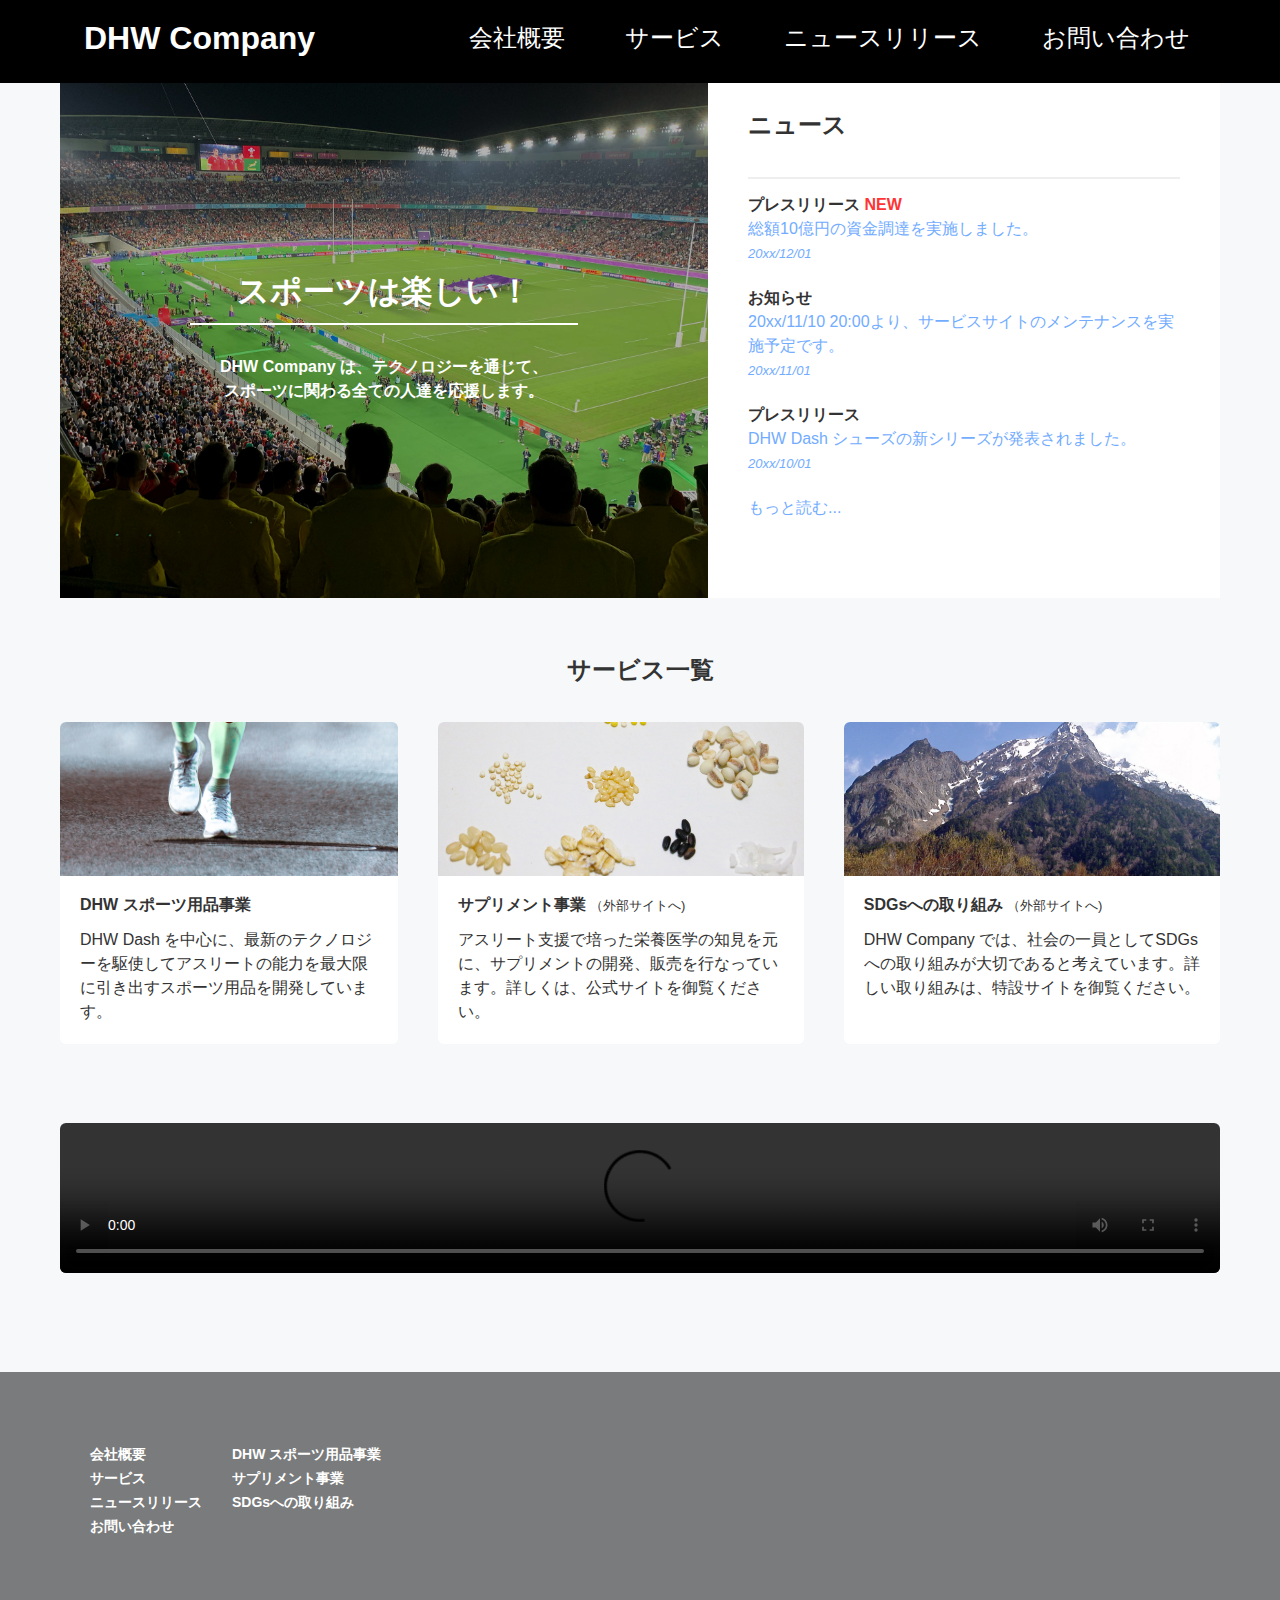
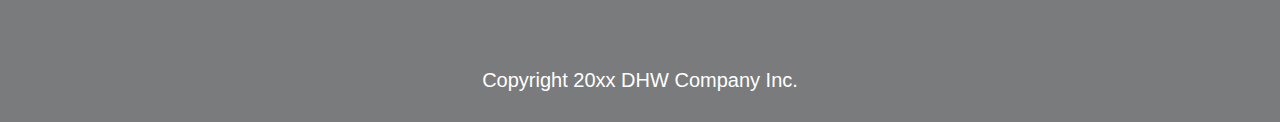
==== index.html @ 857d1702 "corporate_site" ====
<!DOCTYPE html>
<html lang="ja">
<head>
  <meta charset="UTF-8">
  <meta http-equiv="X-UA-Compatible" content="IE=edge">
  <meta name="viewport" content="width=device-width, initial-scale=1.0">

  <meta name="description" content="スポーツは楽しい！ DHW Company は、テクノロジーを通じて、スポーツに関わる全ての人達を応援します。">
  <meta property="og:title" content="DHW Company">
  <meta property="og:site_name" content="DHW Company">
  <meta property="og:type" content="website">
  <meta property="og:locale" content="ja-JP">
  <meta property="og:image" content="assets/images/common/ogp.jp">
  <meta property="og:description" content="スポーツは楽しい！ DHW Company は、テクノロジーを通じて、スポーツに関わる全ての人達を応援します。">

  <meta name="twitter:card" content="summary">
  <meta name="twitter:site" content="@">

  <title>DHW Company</title>
  <link rel="stylesheet" href="./assets/css/reset.css">
  <link rel="stylesheet" href="./assets/css/common.css">
  <link rel="stylesheet" href="./assets/css/top.css">
  <link rel="icon" type="image/x-icon" href="./assets/images/common/favicon.ico">
  <link rel="apple-touch-icon" href="./assets/images/common/apple-touch-icon.png">

</head>
<body>

<header class="header">
  <div class="header-content-wrapper">
    <h1 class="header-title">DHW Company</h1><!-- /.header-title -->
    <nav class="header_nav">
      <ul>
        <li class="header_nav_list"><a href="">会社概要</a></li><!-- /.header_nav_list -->
        <li class="header_nav_list"><a href="">サービス</a></li><!-- /.header_nav_list -->
        <li class="header_nav_list"><a href="">ニュースリリース</a></li><!-- /.header_nav_list -->
        <li class="header_nav_list"><a href="">お問い合わせ</a></li><!-- /.header_nav_list -->
      </ul>
    </nav><!-- /.header_nav -->
  </div><!-- /.header-content-wrapper -->
</header><!-- /.header -->

<main class="main">
  <div class="top-wrapper">

    <section class="section-top">
      <div class="section-top__image">
        <div class="section-top__image_filter">
          <div class="section-top__image_message">
            <h2>スポーツは楽しい！</h2>
            <p>DHW Company は、テクノロジーを通じて、<br>
            スポーツに関わる全ての人達を応援します。</p>
          </div><!-- /.section-top__image_message -->
        </div><!-- /.section-top__image_filter -->
      </div>
    </section>

    <section class="section-news">
      <h2>ニュース</h2>
      <ol>
        <li>
          <div class="section-news__category new">プレスリリース</div>
          <h3>総額10億円の資金調達を実施しました。</h3>
          <time datetime="2021-12-01">20xx/12/01</time>
        </li>
        <li>
          <div class="section-news__category">お知らせ</div>
          <h3>20xx/11/10 20:00より、サービスサイトのメンテナンスを実施予定です。</h3>
          <time datetime="2021-11-01">20xx/11/01</time>
        </li>
        <li>
          <div class="section-news__category">プレスリリース</div>
          <h3>DHW Dash シューズの新シリーズが発表されました。</h3>
          <time datetime="2021-10-01">20xx/10/01</time>
        </li>
      </ol>
      <div class="section-news__more-link"><a href="">もっと読む...</a></div>
    </section>
  </div><!-- /.top-wrapper -->

  <section class="section-services">
    <div class="section_services-content-wrapper">

      <h2>サービス一覧</h2>
        <ul>
          <li>
            <img class="section-services__picture" src="./assets/images/top/thumbnail_runner.jpg" alt="DHW スポーツ用品事業">
            <a class="section-services__title" href=""><h3>DHW スポーツ用品事業</h3>
            </a>
            <p class="section-services__description">DHW Dash を中心に、最新のテクノロジーを駆使してアスリートの能力を最大限に引き出すスポーツ用品を開発しています。</p>
          </li>
          <li>
            <img class="section-services__picture" src="./assets/images/top/thumbnail_ingredients.jpg" alt="サプリメント事業">
            <a class="section-services__title" href=""><h3>サプリメント事業</h3>
              （外部サイトへ)</a>
            <p class="section-services__description">アスリート支援で培った栄養医学の知見を元に、サプリメントの開発、販売を行なっています。詳しくは、公式サイトを御覧ください。</p>
          </li>
          <li>
            <img class="section-services__picture" src="./assets/images/top/thumbnail_mountain.jpg" alt="SDGsへの取り組み">
            <a class="section-services__title" href=""><h3>SDGsへの取り組み</h3>
              （外部サイトへ)</a>
            <p class="section-services__description">DHW Company では、社会の一員としてSDGsへの取り組みが大切であると考えています。詳しい取り組みは、特設サイトを御覧ください。</p>
          </li>
        </ul>

        <div>
          <video class="section-services__video" src="./assets/videos/dhw_company_movie.mp4" controls></video>
        </div>
    </div><!-- /.section_services-content-wrapper -->
  </section>
</main><!-- /.main -->

<footer class="footer">
  <div class="footer-content-wrapper">
    <nav class="site-map">
      <ul class="site-map__mainlinks">
        <li><a href="">会社概要</a></li>
        <li><a href="">サービス</a></li>
        <li><a href="">ニュースリリース</a></li>
        <li><a href="">お問い合わせ</a></li>
      </ul>
      <ul class="site-map__service-links">
        <li><a href="">DHW スポーツ用品事業</a></li>
        <li><a href="">サプリメント事業</a></li>
        <li><a href="">SDGsへの取り組み</a></li>
      </ul>
    </nav>
    <small class="footer__copyright">
      Copyright 20xx DHW Company Inc.
    </small>
  </div><!-- /.footer-content-wrapper -->
</footer><!-- /.footer -->

</body>
</html>
---- assets/css/common.css ----
@charset "UTF-8";

html {
  font-size: 62.5%;
  width: 100%;
}

body {
  color: #333;
  font-family: -apple-system, BlinkMacSystemFont, Roboto, "Segoe UI",
    "Helvetica Neue", HelveticaNeue, YuGothic, "Yu Gothic Medium", "Yu Gothic",
    Verdana, Meiryo, sans-serif;
  font-weight: 500;
  font-size: 1.6em;
  line-height: 2.4rem;
  text-align: center;
}

section h2 {
  font-size: 2.4rem;
}

a:hover {
  opacity: 0.5;
}

*,
*::before,
*::after {
  box-sizing: border-box;
}
/* header */
.header {
  height: 50px;
  width: 100%;
  background-color: #000;
}
.header nav {
  display: none;
}
.header h1 {
  color: #fff;
  text-align: left;
  padding: 12px 24px;
  font-size: 1.6rem;
}
.header h1 a {
  color: #fff;
  text-decoration: none;
}
@media (min-width: 1160px) {
  .header {
    height: 83px;
  }
  .header-content-wrapper {
    max-width: 1160px;
    margin: 0 auto;
    position: relative;
  }
  .header h1 {
    font-size: 3.2rem;
    padding-top: 26px;
    position: absolute;
    left: 0;
    font-weight: 600;
  }
  .header nav {
    display: block;
    text-align: right;
  }
  .header nav ul {
    display: flex;
    justify-content: flex-end;
  }
  .header nav li a {
    display: block;
    padding: 26px 30px 0;
    color: #fff;
    text-decoration: none;
    font-size: 2.4rem;
    height: 83px;
  }
}
/* footer */
.footer {
  height: 350px;
  padding: 30px 0;
  background-color: #7a7b7c;
  font-size: 1.4rem;
  color: #fff;
  position: relative;
}
.footer a {
  color: #fff;
  text-decoration: none;
}
.site-map {
  display: flex;
  text-align: left;
  justify-content: left;
  padding: 0 30px;
  font-size: 1.4rem;
  font-weight: 600;
}
.site-map__service-links {
  margin-left: 30px;
}
.footer__copyright {
  position: absolute;
  bottom: 30px;
  left: 0;
  width: 100%;
  text-align: center;
}
@media (min-width: 1160px) {
  .footer {
    padding: 70px 0 45px;
  }
  .footer-content-wrapper {
    max-width: 1160px;
    margin: 0 auto;
  }
  .footer.site-map {
    padding: 0;
    font-weight: 400;
  }
  .footer.site-map li {
    padding: 0;
    margin: 10px;
  }
  .footer__copyright {
    font-size: 2rem;
    font-weight: 400;
  }
}
---- assets/css/top.css ----
.main {
  background-color: #f6f8f9;
}
.section-top__image {
  height: 100vh;
  background-image: url(../images/top/top_image.jpg);
  background-position: center;
  background-size: auto 120%;
  background-repeat: no-repeat;
}
.section-top__image_filter {
  display: flex;
  align-items: center;
  flex-wrap: wrap;

  height: 100%;
  width: 100%;
  background-color: rgba(0, 0, 0, 0.3);
}
.section-top__image_message {
  color: #fff;
  font-weight: 600;
  width: 100%;
}
.section-top__image_message h2 {
  padding-bottom: 20px;
  border-bottom: 2px solid #fff;
  width: 90%;
  font-size: 3.2rem;
  margin: 0 auto 30px;
}
.section-news {
  background-color: #fff;
  padding: 25px 24px;
  text-align: left;
}
.section-news h2 {
  display: none;
}
.section-news ol {
  list-style: none;
  margin-bottom: 8px;
}
.section-news ol li {
  display: none;
  color: #72acff;
}
.section-news ol li:first-child {
  display: block;
}
.section-news__category {
  color: #333;
  font-weight: 600;
}
.section-news h3 {
  font-weight: 500;
}
.section-news ol li time {
  font-size: 1.3rem;
  font-style: italic;
}
.section-news__more-link a {
  text-decoration: none;
  color: #72acff;
}
@media (min-width: 960px) {
  .top-wrapper {
    display: flex;
    max-width: 1160px;
    margin: 0 auto;
  }
  .section-top {
    flex: 6;
    height: 515px;
  }
  .section-top__image {
    height: 100%;
  }
  .section-top h2 {
    width: 60%;
  }
  .section-news {
    flex: 4;
    padding: 30px 40px;
  }
  .section-news h2 {
    display: block;
    padding-bottom: 40px;
    border-bottom: 2px solid #eee;
    margin-bottom: 14px;
  }
  .section-news ol li {
    display: block;
    margin-bottom: 20px;
  }
  .section-news__category.new::after {
    content: " NEW";
    color: #f33;
  }
}
.section-services {
  padding: 40px 0 60px;
}
.section-services h2 {
  margin-bottom: 40px;
}
.section-services ul {
  margin: 0 24px;
  list-style: none;
}
.section-services ul li {
  max-width: 480px;
  margin: 0 auto;
  background-color: #fff;
  margin-bottom: 40px;
  border-radius: 6px;
  text-align: left;
}
.section-services__picture {
  width: 100%;
  height: 154px;
  object-fit: cover;
  object-position: center;
  border-radius: 6px 6px 0 0;
}
.section-services__title {
  padding: 10px 20px;
  display: block;
  text-decoration: none;
  color: #333;
  font-size: 1.3rem;
}
.section-services__title h3 {
  display: inline;
  font-size: 1.6rem;
}
.section-services__description {
  padding: 0 20px 20px 20px;
}

.section-services__video {
  margin-top: 12px;
  width: 100%;
}
@media (min-width: 960px) {
  .section-services {
    padding: 60px 0 92px;
  }
  .section_services-content-wrapper {
    max-width: 1160px;
    margin: 0 auto;
  }
  .section-services ul {
    display: flex;
    margin: 0 auto 67px;
    justify-content: space-between;
  }
  .section-services ul li {
    margin: 0;
  }
  .section-services ul li:first-child {
    margin-right: 40px;
  }
  .section-services ul li:last-child {
    margin-left: 40px;
  }
  .section-services__video {
    border-radius: 6px;
  }
}
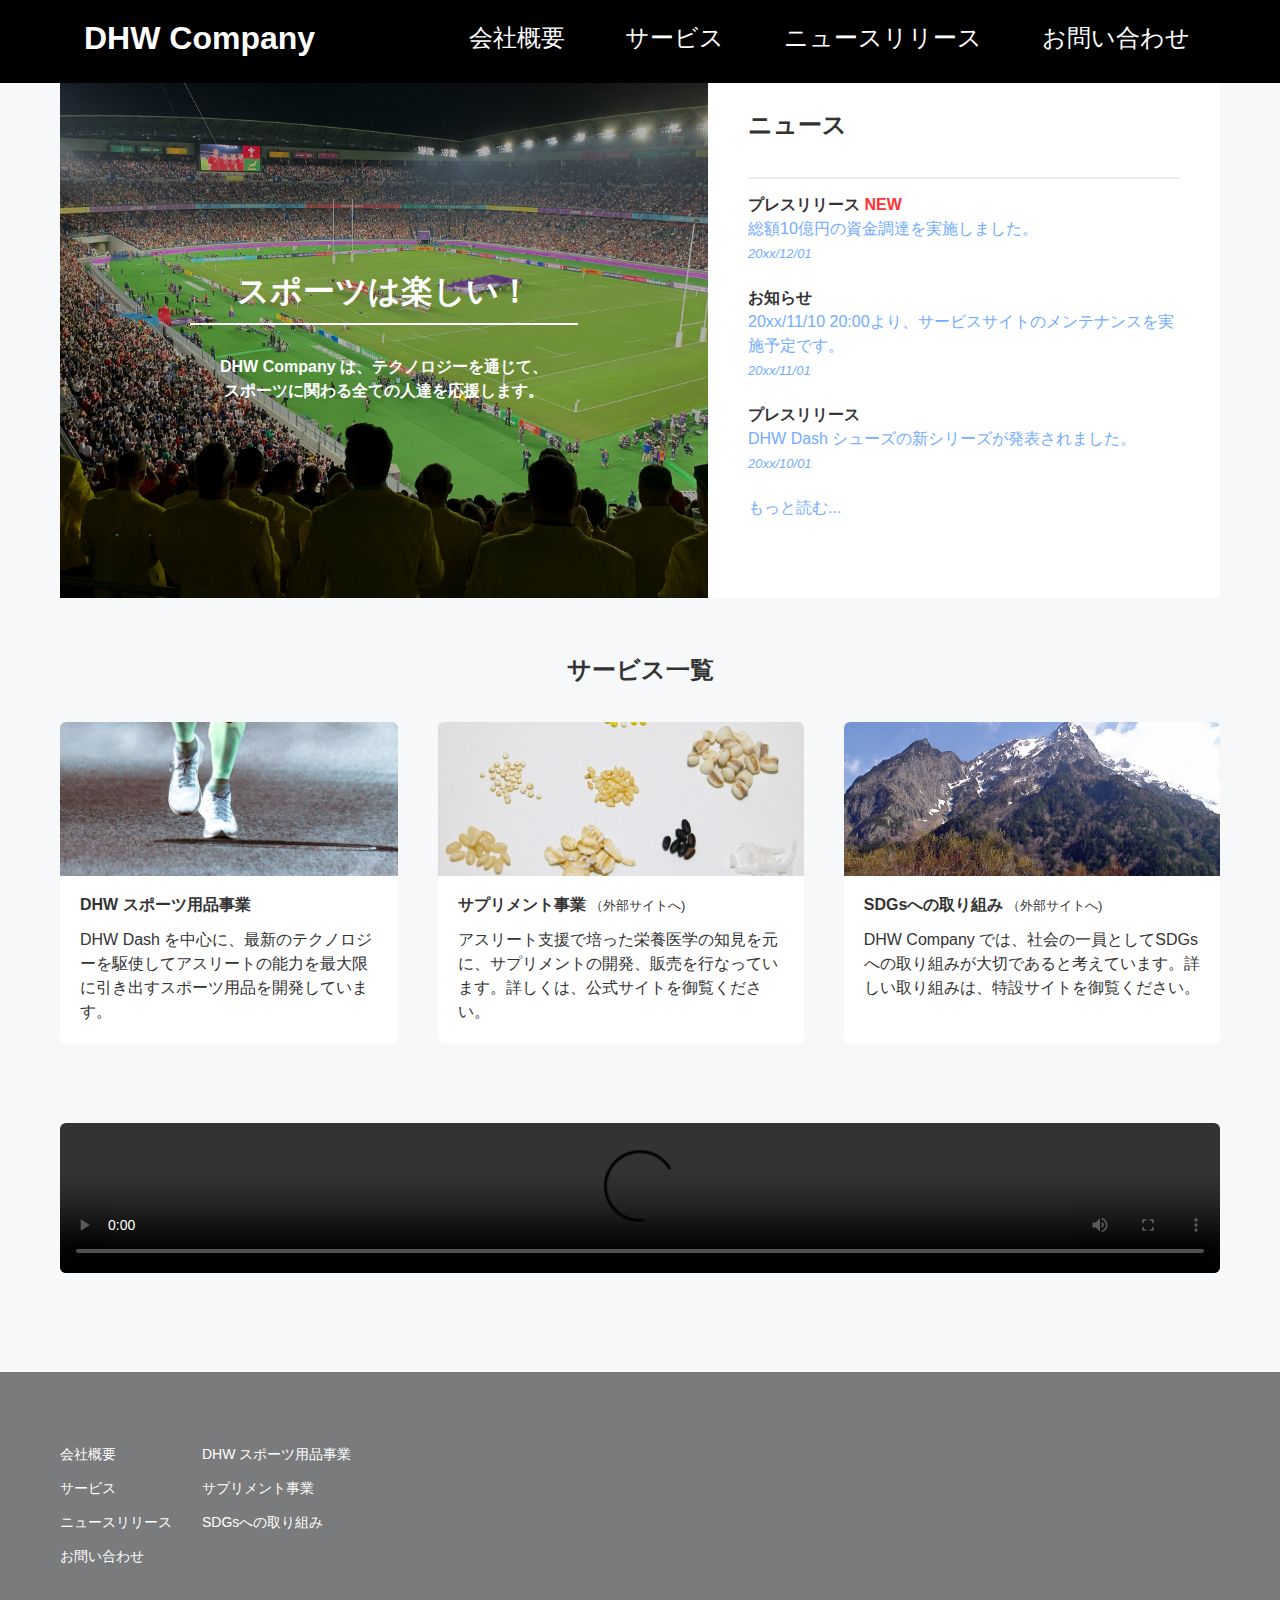
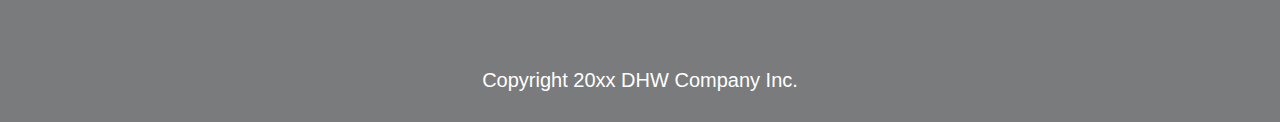
==== commit 1cd0555b: "corporate-site" ====
--- a/index.html
+++ b/index.html
@@ -5,13 +5,13 @@
   <meta http-equiv="X-UA-Compatible" content="IE=edge">
   <meta name="viewport" content="width=device-width, initial-scale=1.0">
 
-  <meta name="description" content="スポーツは楽しい！ DHW Company は、テクノロジーを通じて、スポーツに関わる全ての人達を応援します。">
+  <meta name="description" content="スポーツは楽しい! DHW Company は、テクノロジーを通じて、スポーツに関わる全ての人達を応援します。">
   <meta property="og:title" content="DHW Company">
   <meta property="og:site_name" content="DHW Company">
   <meta property="og:type" content="website">
   <meta property="og:locale" content="ja-JP">
-  <meta property="og:image" content="assets/images/common/ogp.jp">
-  <meta property="og:description" content="スポーツは楽しい！ DHW Company は、テクノロジーを通じて、スポーツに関わる全ての人達を応援します。">
+  <meta property="og:image" content="file:///Users/hatatakumi/Desktop/corporate-site/assets/images/common/ogp.jpg">
+  <meta property="og:description" content="スポーツは楽しい! DHW Company は、テクノロジーを通じて、スポーツに関わる全ての人達を応援します。">
 
   <meta name="twitter:card" content="summary">
   <meta name="twitter:site" content="@">
--- a/assets/css/common.css
+++ b/assets/css/common.css
@@ -120,13 +120,13 @@
     max-width: 1160px;
     margin: 0 auto;
   }
-  .footer.site-map {
+  .footer .site-map {
     padding: 0;
     font-weight: 400;
   }
-  .footer.site-map li {
+  .footer .site-map li {
     padding: 0;
-    margin: 10px;
+    margin-bottom: 10px;
   }
   .footer__copyright {
     font-size: 2rem;
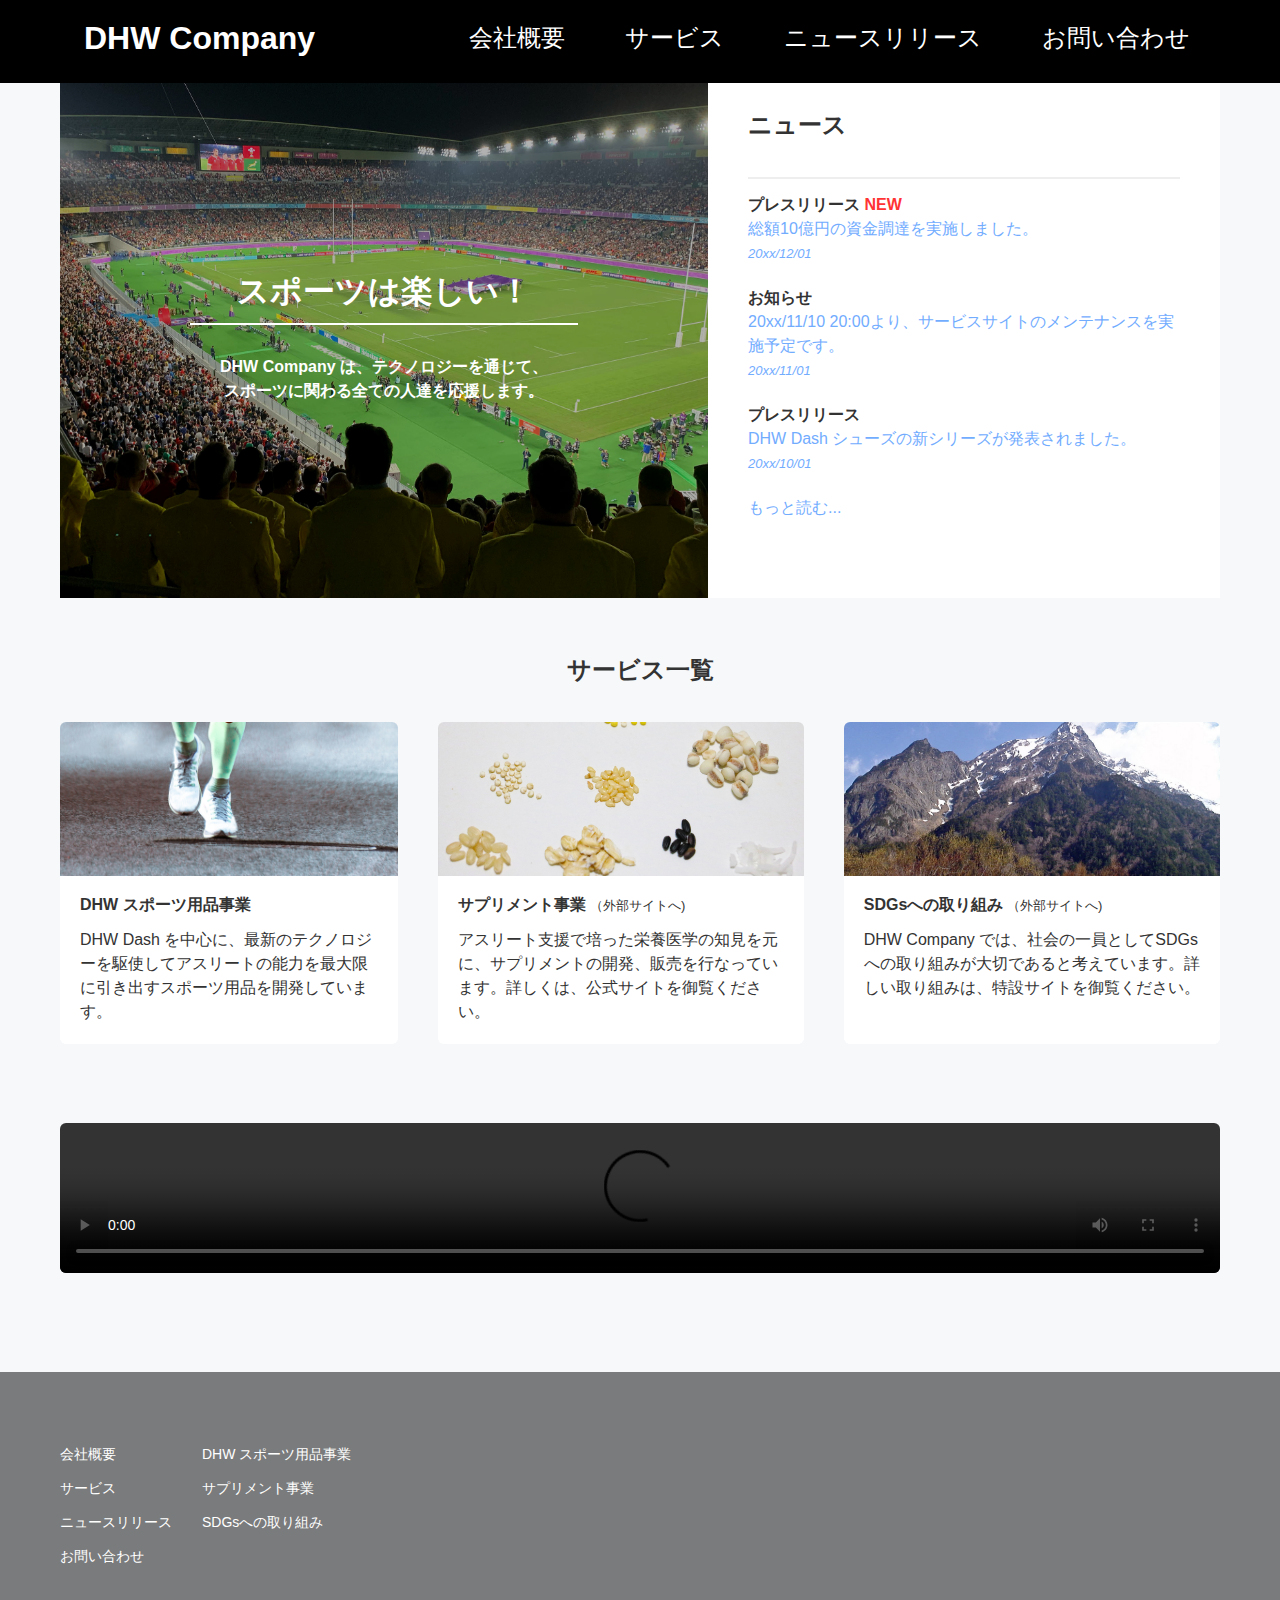
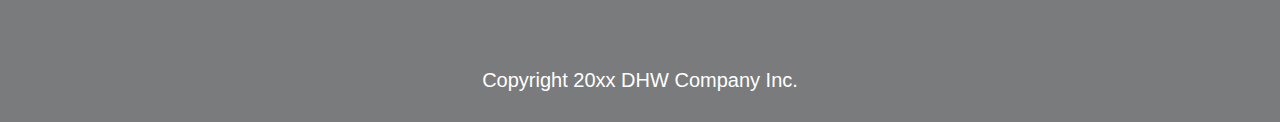
==== commit 62abed9f: "corporate-site" ====
--- a/index.html
+++ b/index.html
@@ -10,7 +10,7 @@
   <meta property="og:site_name" content="DHW Company">
   <meta property="og:type" content="website">
   <meta property="og:locale" content="ja-JP">
-  <meta property="og:image" content="file:///Users/hatatakumi/Desktop/corporate-site/assets/images/common/ogp.jpg">
+  <meta property="og:image" content="assets/images/common/ogp.jpg">
   <meta property="og:description" content="スポーツは楽しい! DHW Company は、テクノロジーを通じて、スポーツに関わる全ての人達を応援します。">
 
   <meta name="twitter:card" content="summary">
@@ -29,12 +29,14 @@
 <header class="header">
   <div class="header-content-wrapper">
     <h1 class="header-title">DHW Company</h1><!-- /.header-title -->
+    <div id="open-button" class="open-button"><span></span></div><!-- /#open-button -->
     <nav class="header_nav">
+      <div id="close-button" class="close-button">x</div><!-- /#close-button.close-button -->
       <ul>
-        <li class="header_nav_list"><a href="">会社概要</a></li><!-- /.header_nav_list -->
-        <li class="header_nav_list"><a href="">サービス</a></li><!-- /.header_nav_list -->
-        <li class="header_nav_list"><a href="">ニュースリリース</a></li><!-- /.header_nav_list -->
-        <li class="header_nav_list"><a href="">お問い合わせ</a></li><!-- /.header_nav_list -->
+        <li class="header_nav_list"><a href="about.html">会社概要</a></li><!-- /.header_nav_list -->
+        <li class="header_nav_list"><a href="service_dhw_dash.html">サービス</a></li><!-- /.header_nav_list -->
+        <li class="header_nav_list"><a href="news.html">ニュースリリース</a></li><!-- /.header_nav_list -->
+        <li class="header_nav_list"><a href="inquiry.html">お問い合わせ</a></li><!-- /.header_nav_list -->
       </ul>
     </nav><!-- /.header_nav -->
   </div><!-- /.header-content-wrapper -->
@@ -85,19 +87,19 @@
         <ul>
           <li>
             <img class="section-services__picture" src="./assets/images/top/thumbnail_runner.jpg" alt="DHW スポーツ用品事業">
-            <a class="section-services__title" href=""><h3>DHW スポーツ用品事業</h3>
+            <a class="section-services__title" href="https://school.dhw.co.jp/"><h3>DHW スポーツ用品事業</h3>
             </a>
             <p class="section-services__description">DHW Dash を中心に、最新のテクノロジーを駆使してアスリートの能力を最大限に引き出すスポーツ用品を開発しています。</p>
           </li>
           <li>
             <img class="section-services__picture" src="./assets/images/top/thumbnail_ingredients.jpg" alt="サプリメント事業">
-            <a class="section-services__title" href=""><h3>サプリメント事業</h3>
+            <a class="section-services__title" href="https://www.w3.org/" target="_blank" rel="noopener"><h3>サプリメント事業</h3>
               （外部サイトへ)</a>
             <p class="section-services__description">アスリート支援で培った栄養医学の知見を元に、サプリメントの開発、販売を行なっています。詳しくは、公式サイトを御覧ください。</p>
           </li>
           <li>
             <img class="section-services__picture" src="./assets/images/top/thumbnail_mountain.jpg" alt="SDGsへの取り組み">
-            <a class="section-services__title" href=""><h3>SDGsへの取り組み</h3>
+            <a class="section-services__title" href="https://www.unic.or.jp/activities/economic_social_development/sustainable_development/2030agenda/" target="_blank" rel="noopener"><h3>SDGsへの取り組み</h3>
               （外部サイトへ)</a>
             <p class="section-services__description">DHW Company では、社会の一員としてSDGsへの取り組みが大切であると考えています。詳しい取り組みは、特設サイトを御覧ください。</p>
           </li>
@@ -114,15 +116,15 @@
   <div class="footer-content-wrapper">
     <nav class="site-map">
       <ul class="site-map__mainlinks">
-        <li><a href="">会社概要</a></li>
-        <li><a href="">サービス</a></li>
-        <li><a href="">ニュースリリース</a></li>
-        <li><a href="">お問い合わせ</a></li>
+        <li class="header_nav_list"><a href="about.html">会社概要</a></li><!-- /.header_nav_list -->
+        <li class="header_nav_list"><a href="service_dhw_dash.html">サービス</a></li><!-- /.header_nav_list -->
+        <li class="header_nav_list"><a href="news.html">ニュースリリース</a></li><!-- /.header_nav_list -->
+        <li class="header_nav_list"><a href="inquiry.html">お問い合わせ</a></li><!-- /.header_nav_list -->
       </ul>
       <ul class="site-map__service-links">
-        <li><a href="">DHW スポーツ用品事業</a></li>
-        <li><a href="">サプリメント事業</a></li>
-        <li><a href="">SDGsへの取り組み</a></li>
+        <li><a href="https://school.dhw.co.jp/">DHW スポーツ用品事業</a></li>
+        <li><a href="https://www.w3.org/">サプリメント事業</a></li>
+        <li><a href="https://www.unic.or.jp/activities/economic_social_development/sustainable_development/2030agenda/">SDGsへの取り組み</a></li>
       </ul>
     </nav>
     <small class="footer__copyright">
--- a/assets/css/common.css
+++ b/assets/css/common.css
@@ -35,9 +35,6 @@
   width: 100%;
   background-color: #000;
 }
-.header nav {
-  display: none;
-}
 .header h1 {
   color: #fff;
   text-align: left;
@@ -47,6 +44,73 @@
 .header h1 a {
   color: #fff;
   text-decoration: none;
+}
+.open-button,
+.close-button {
+  display: none;
+}
+/* nav */
+@media (max-width: 1160px) {
+  .open-button {
+    display: block;
+    position: absolute;
+    right: 10px;
+    top: 20px;
+    width: 40px;
+    height: 40px;
+    cursor: pointer;
+  }
+  .open-button span,
+  .open-button span::before,
+  .open-button span::after {
+    position: absolute;
+    height: 3px;
+    width: 25px;
+    border-radius: 3px;
+    background: #777;
+    display: block;
+    content: "";
+  }
+  .open-button span::before {
+    bottom: -8px;
+  }
+  .open-button span::after {
+    bottom: -16px;
+  }
+  .close-button {
+    display: block;
+    position: absolute;
+    top: 0;
+    right: 0;
+    color: #fff;
+    font-size: 20px;
+    padding: 20px;
+  }
+  .header nav {
+    display: none;
+    z-index: 1000;
+    position: fixed;
+    top: 0;
+    left: 0;
+    background-color: #000;
+    width: 70%;
+    height: 100%;
+    padding-top: 67px;
+    box-shadow: 10px 10px 25px rgba(0, 0, 0, 0.4);
+  }
+  .header nav ul li {
+    border-bottom: solid 1px rgba(255, 255, 255, 0.5);
+  }
+  .header nav ul li:first-child {
+    border-top: solid 1px rgba(255, 255, 255, 0.5);
+  }
+  .header nav ul li a {
+    font-weight: 600;
+    line-height: 40px;
+    vertical-align: middle;
+    text-decoration: none;
+    color: #fff;
+  }
 }
 @media (min-width: 1160px) {
   .header {
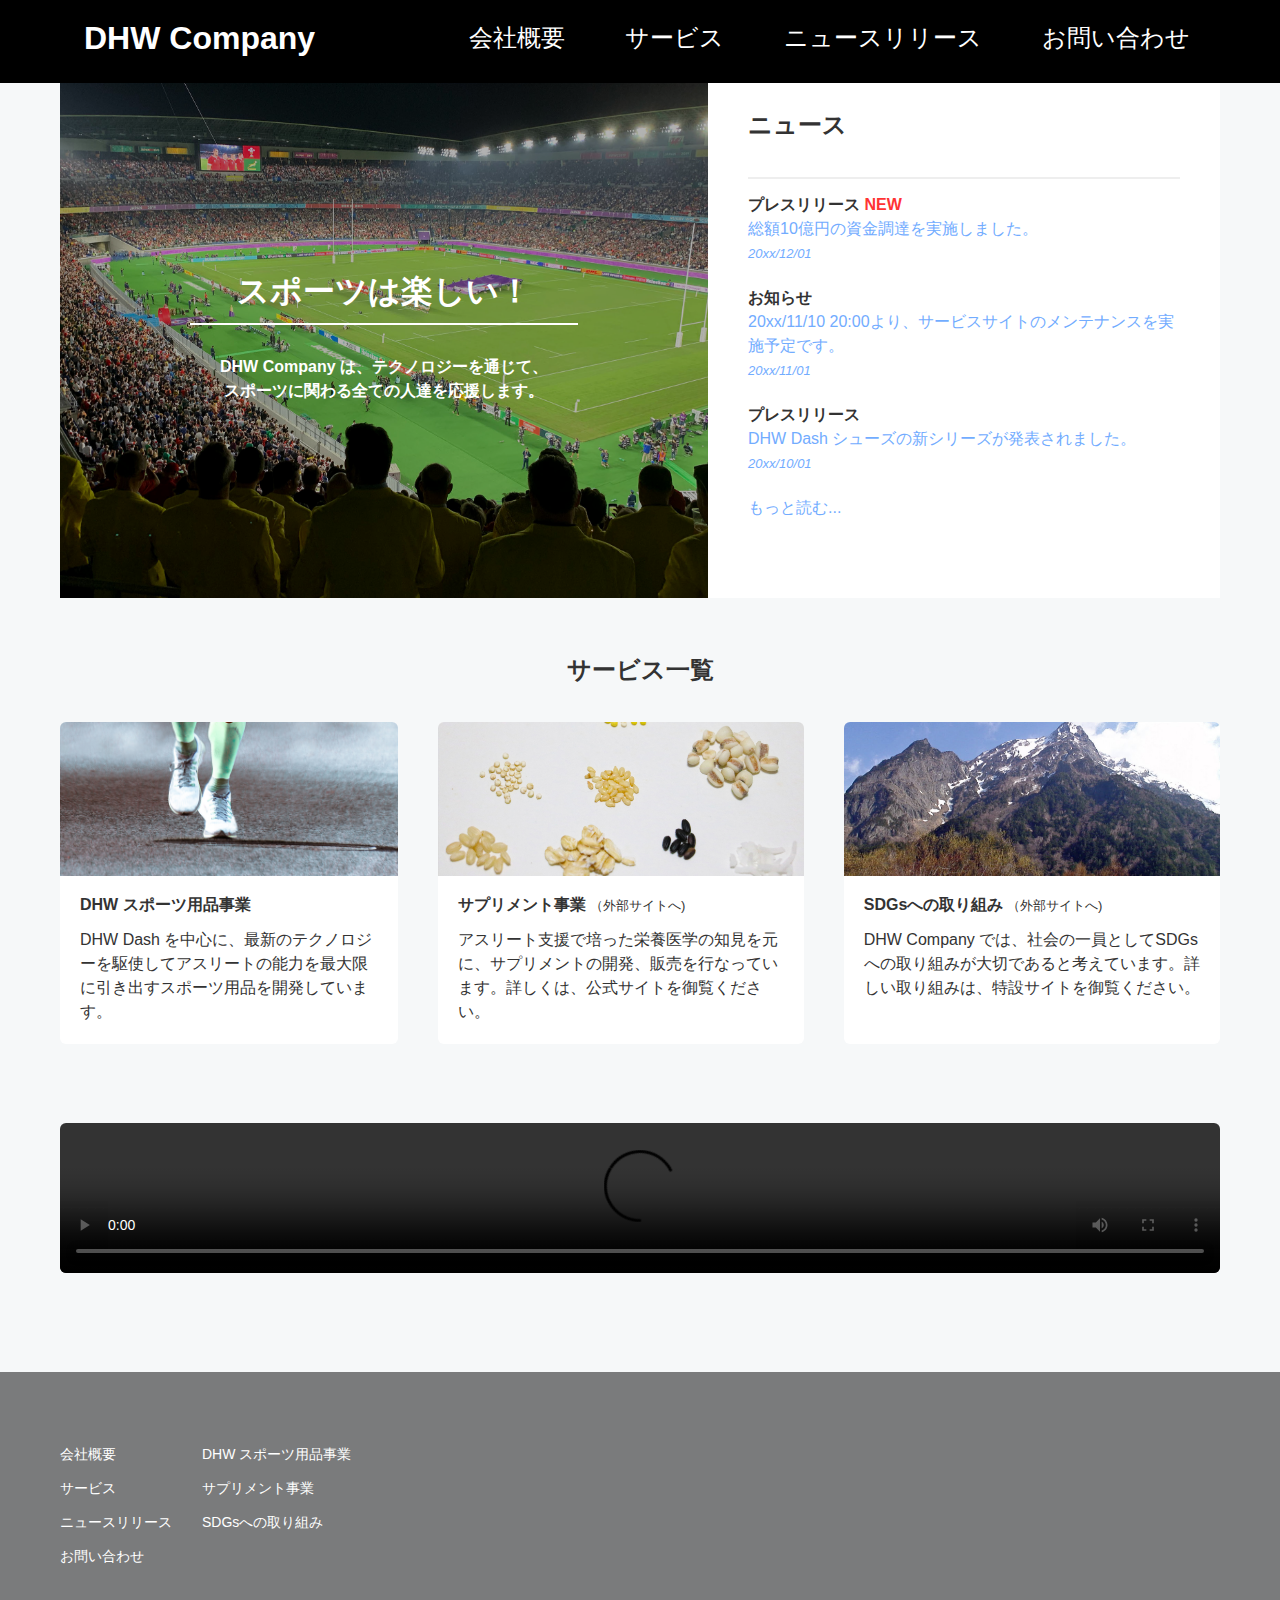
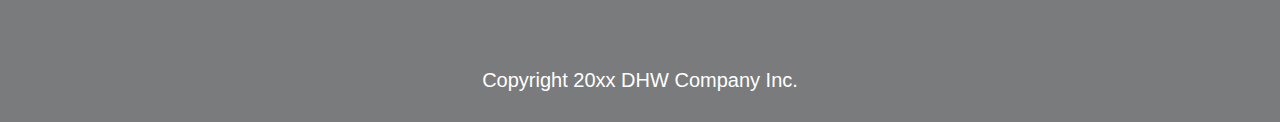
==== commit bcc34c6a: "corporate" ====
--- a/index.html
+++ b/index.html
@@ -116,10 +116,10 @@
   <div class="footer-content-wrapper">
     <nav class="site-map">
       <ul class="site-map__mainlinks">
-        <li class="header_nav_list"><a href="about.html">会社概要</a></li><!-- /.header_nav_list -->
-        <li class="header_nav_list"><a href="service_dhw_dash.html">サービス</a></li><!-- /.header_nav_list -->
-        <li class="header_nav_list"><a href="news.html">ニュースリリース</a></li><!-- /.header_nav_list -->
-        <li class="header_nav_list"><a href="inquiry.html">お問い合わせ</a></li><!-- /.header_nav_list -->
+        <li class="footer_nav_list"><a href="about.html">会社概要</a></li><!-- /.footer_nav_list -->
+        <li class="footer_nav_list"><a href="service_dhw_dash.html">サービス</a></li><!-- /.footer_nav_list -->
+        <li class="footer_nav_list"><a href="news.html">ニュースリリース</a></li><!-- /.footer_nav_list -->
+        <li class="footer_nav_list"><a href="inquiry.html">お問い合わせ</a></li><!-- /.footer_nav_list -->
       </ul>
       <ul class="site-map__service-links">
         <li><a href="https://school.dhw.co.jp/">DHW スポーツ用品事業</a></li>
